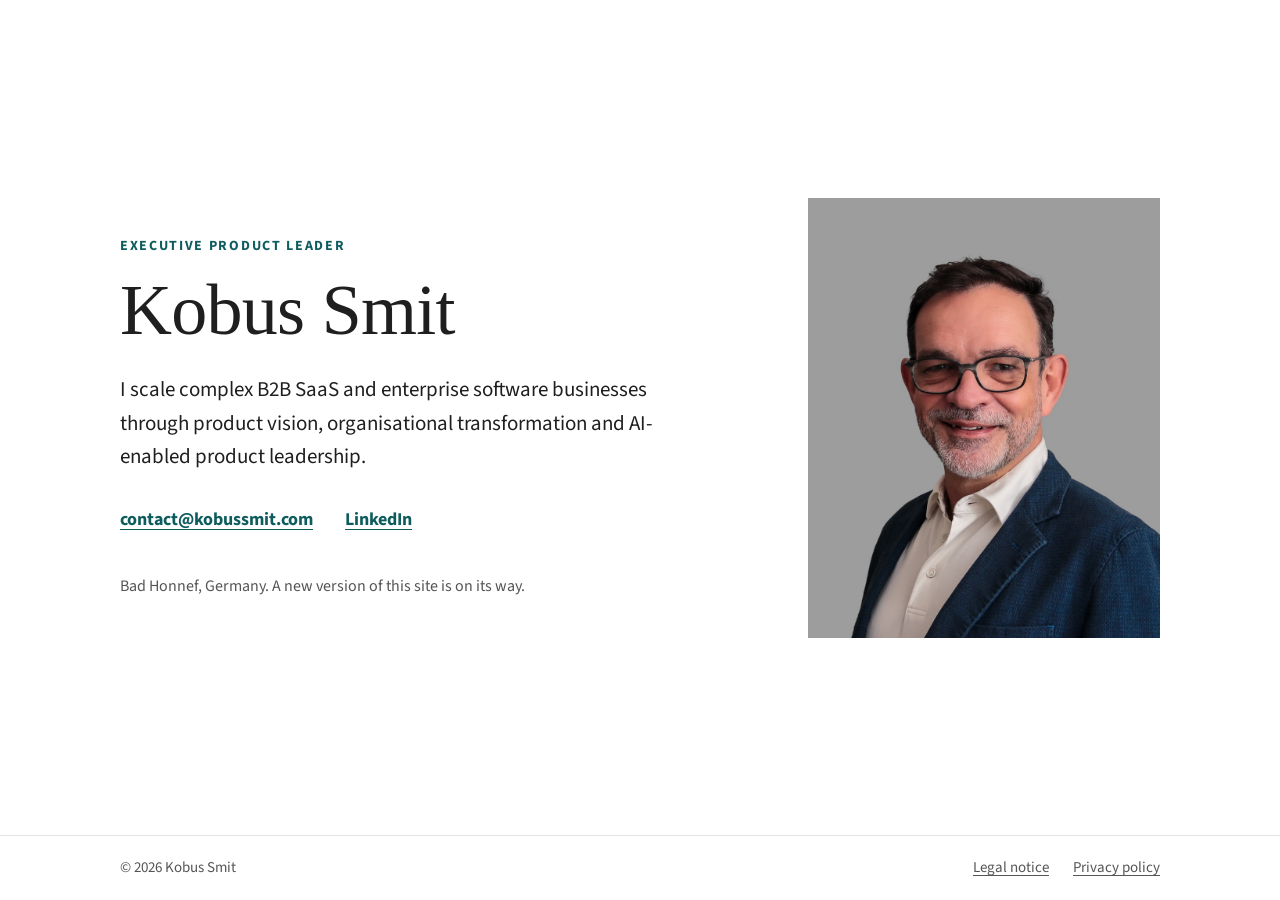
==== index.html @ 03a7ea85 "Add holding page, legal notice and privacy policy Co-Authored-By: Claude Opus 5.5 <noreply@anthropic" ====
<!doctype html>
<html lang="en-GB">
<head>
<meta charset="utf-8">
<meta name="viewport" content="width=device-width, initial-scale=1">
<title>Kobus Smit — Executive Product Leader</title>
<meta name="description" content="Kobus Smit is an executive product leader scaling complex B2B SaaS and enterprise software businesses through product vision, organisational transformation and AI-enabled product leadership.">
<link rel="canonical" href="https://kobussmit.com/">
<meta property="og:title" content="Kobus Smit — Executive Product Leader">
<meta property="og:description" content="Scaling complex B2B SaaS and enterprise software businesses through product vision, organisational transformation and AI-enabled product leadership.">
<meta property="og:type" content="profile">
<meta property="og:url" content="https://kobussmit.com/">
<meta property="og:image" content="https://kobussmit.com/img/kobus-smit.jpg">
<link rel="preload" href="/fonts/SourceSerif4-Regular.ttf" as="font" type="font/ttf" crossorigin>
<link rel="stylesheet" href="/styles.css">
</head>
<body>
<main>
  <div class="wrap hero">
    <img src="/img/kobus-smit.jpg" alt="Portrait of Kobus Smit" width="900" height="1200">
    <div>
      <p class="label">Executive Product Leader</p>
      <h1>Kobus Smit</h1>
      <p class="lead">I scale complex B2B SaaS and enterprise software businesses through product vision, organisational transformation and AI-enabled product leadership.</p>
      <ul class="contact">
        <li><a href="mailto:contact@kobussmit.com">contact@kobussmit.com</a></li>
        <li><a href="https://www.linkedin.com/in/kobussmitpublic/" rel="me noopener">LinkedIn</a></li>
      </ul>
      <p class="note">Bad Honnef, Germany. A new version of this site is on its way.</p>
    </div>
  </div>
</main>
<footer><div class="wrap"><span>&copy; 2026 Kobus Smit</span><nav aria-label="Legal"><a href="/legal-notice/">Legal notice</a><a href="/privacy-policy/">Privacy policy</a></nav></div></footer>
</body>
</html>
---- styles.css ----
@font-face { font-family: "Source Sans 3"; src: url("/fonts/SourceSans3-Regular.ttf") format("truetype"); font-weight: 400; font-display: swap; }
@font-face { font-family: "Source Sans 3"; src: url("/fonts/SourceSans3-Bold.ttf") format("truetype"); font-weight: 700; font-display: swap; }
@font-face { font-family: "Source Serif 4"; src: url("/fonts/SourceSerif4-Regular.ttf") format("truetype"); font-weight: 400; font-display: swap; }

:root {
  --accent: #0F5C5E;
  --text: #1F1F1F;
  --muted: #555555;
  --rule: #E3E3E3;
  --sans: "Source Sans 3", Inter, "Segoe UI", Helvetica, Arial, sans-serif;
  --serif: "Source Serif 4", Georgia, "Times New Roman", serif;
}

* { box-sizing: border-box; }
html { -webkit-text-size-adjust: 100%; }
body { margin: 0; background: #fff; color: var(--text); font-family: var(--sans); font-size: 1.125rem; line-height: 1.6; min-height: 100vh; display: flex; flex-direction: column; }
a { color: var(--accent); text-underline-offset: 0.2em; }
a:hover { text-decoration-thickness: 2px; }

.wrap { width: 100%; max-width: 68rem; margin: 0 auto; padding: 0 1.5rem; }
main { flex: 1; display: flex; align-items: center; padding: 3rem 0; }

.hero { display: grid; gap: 2.5rem; align-items: center; }
.hero img { width: 100%; max-width: 22rem; height: auto; aspect-ratio: 4 / 5; object-fit: cover; object-position: center top; display: block; }
.label { margin: 0 0 1rem; font-size: 0.875rem; font-weight: 700; letter-spacing: 0.12em; text-transform: uppercase; color: var(--accent); }
h1 { margin: 0 0 1.5rem; font-family: var(--serif); font-weight: 400; font-size: clamp(2.75rem, 7vw, 4.5rem); line-height: 1.05; letter-spacing: -0.01em; }
.lead { margin: 0 0 2rem; max-width: 34rem; font-size: clamp(1.125rem, 2vw, 1.3125rem); }
.contact { margin: 0; padding: 0; list-style: none; display: flex; flex-wrap: wrap; gap: 0.5rem 2rem; font-weight: 700; }
.note { margin: 2.5rem 0 0; color: var(--muted); font-size: 1rem; }

@media (min-width: 48rem) {
  .hero { grid-template-columns: 1fr 22rem; gap: 4rem; }
  .hero img { order: 2; }
}

footer { border-top: 1px solid var(--rule); padding: 1.25rem 0; font-size: 0.9375rem; color: var(--muted); }
footer .wrap { display: flex; flex-wrap: wrap; gap: 0.5rem 1.5rem; justify-content: space-between; }
footer a { color: var(--muted); }
footer nav { display: flex; gap: 1.5rem; }

.doc { align-items: flex-start; }
.doc article { max-width: 42rem; }
.doc h1 { font-size: clamp(2rem, 5vw, 2.75rem); }
.doc h2 { margin: 2.25rem 0 0.5rem; font-size: 1.125rem; font-weight: 700; color: var(--accent); }
.doc p, .doc ul { margin: 0 0 1rem; }
.doc .back { font-weight: 700; font-size: 1rem; }
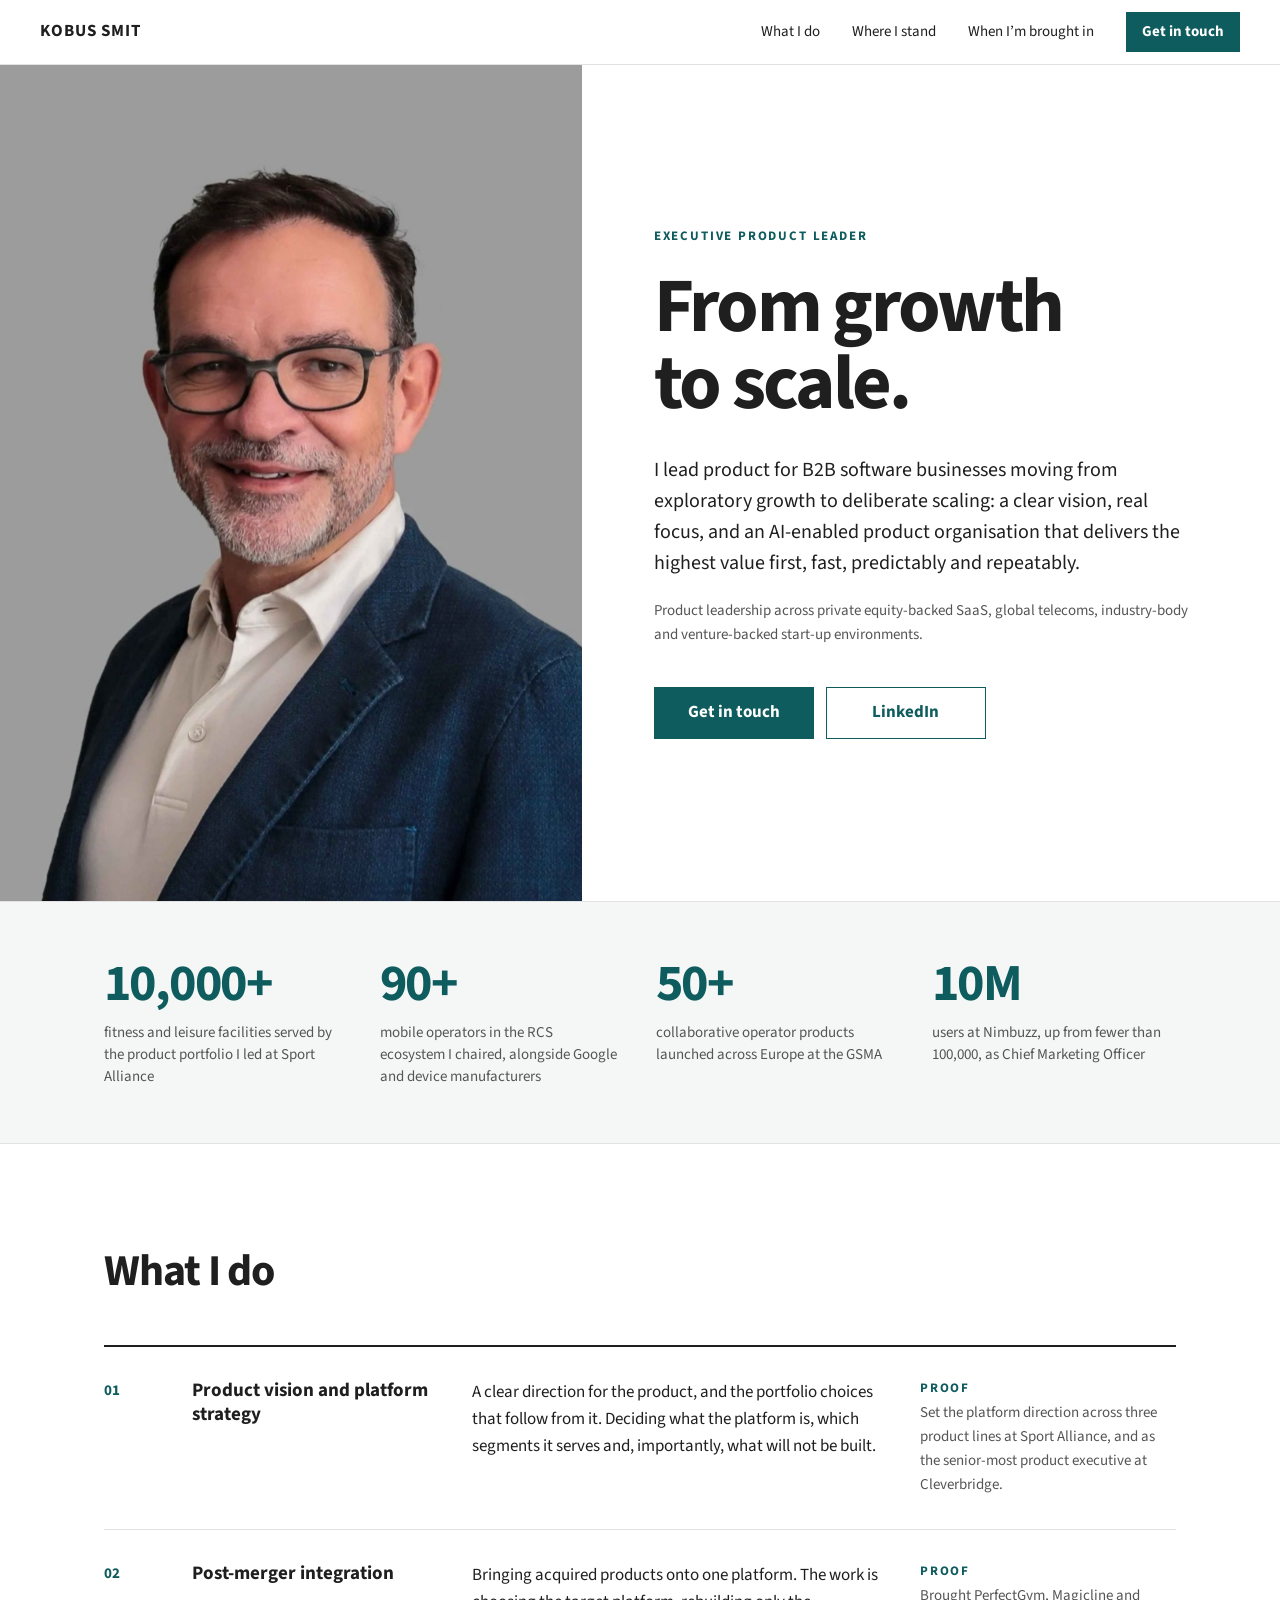
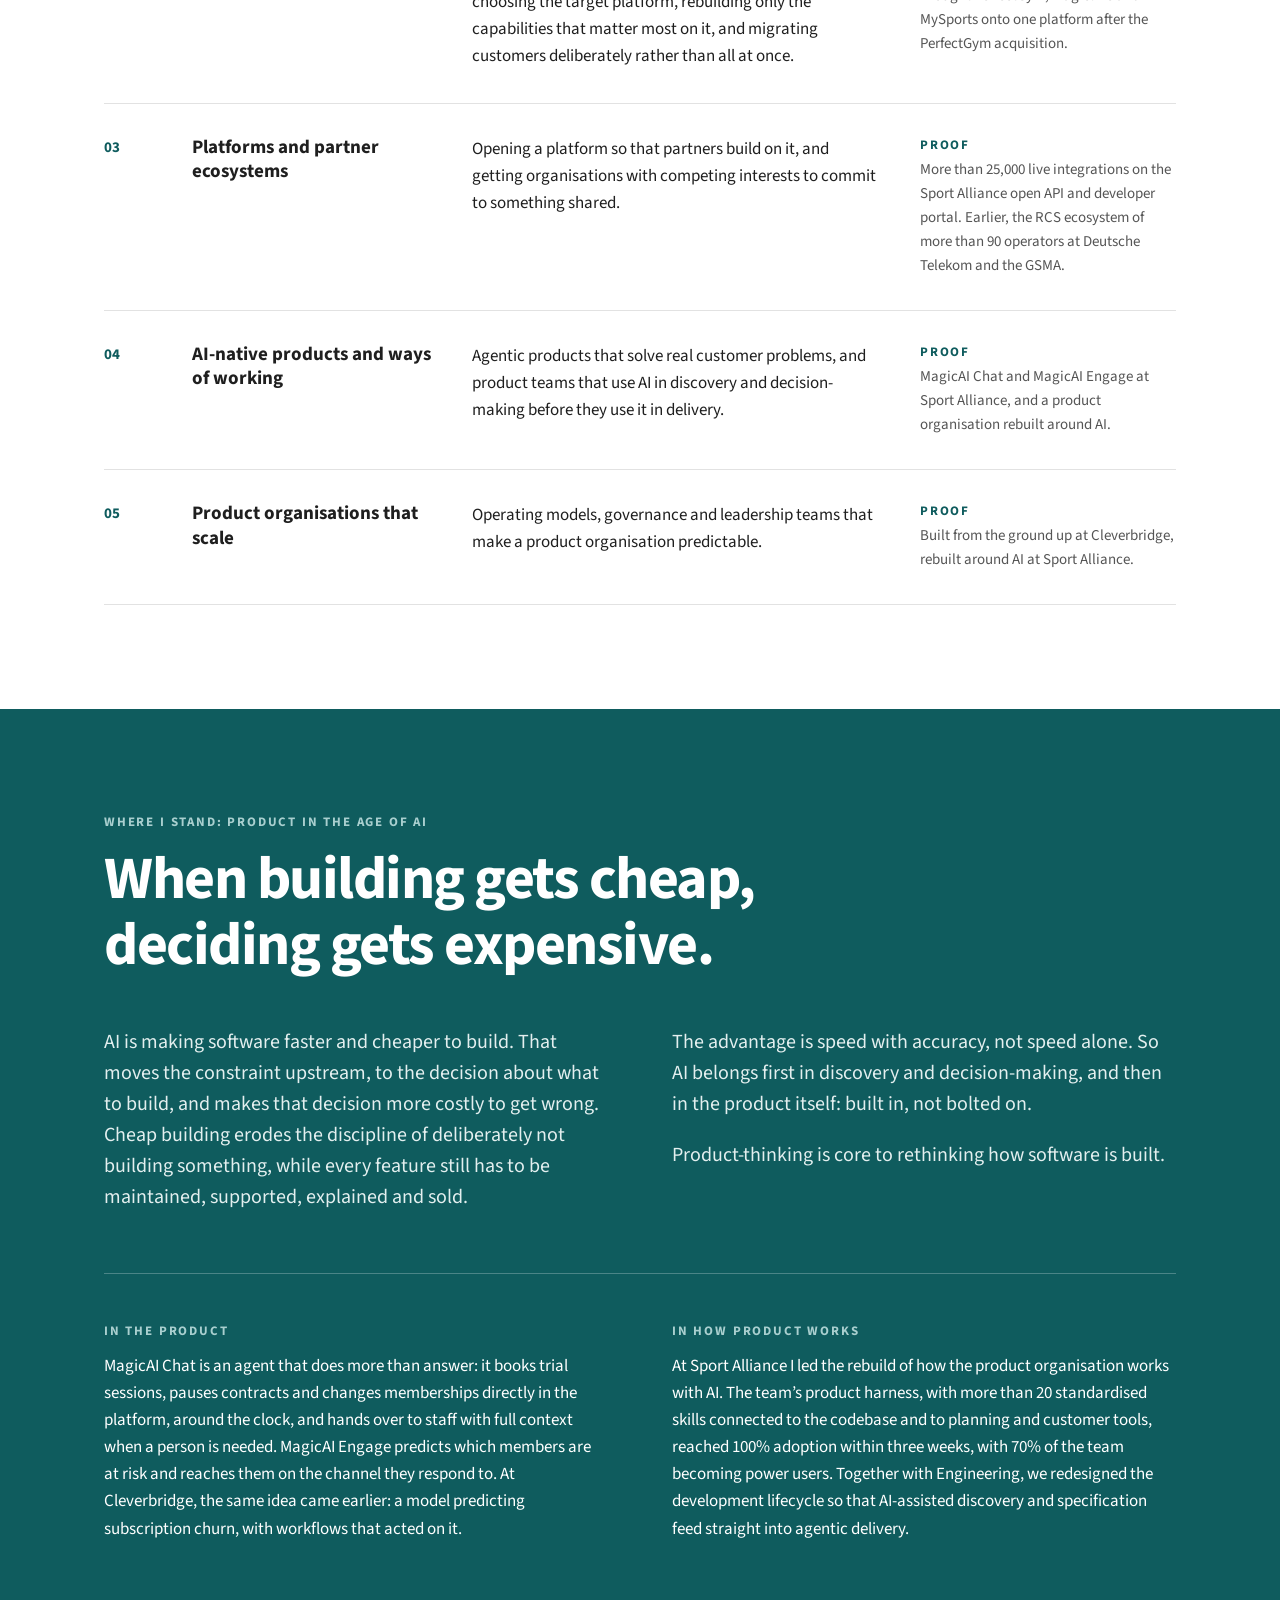
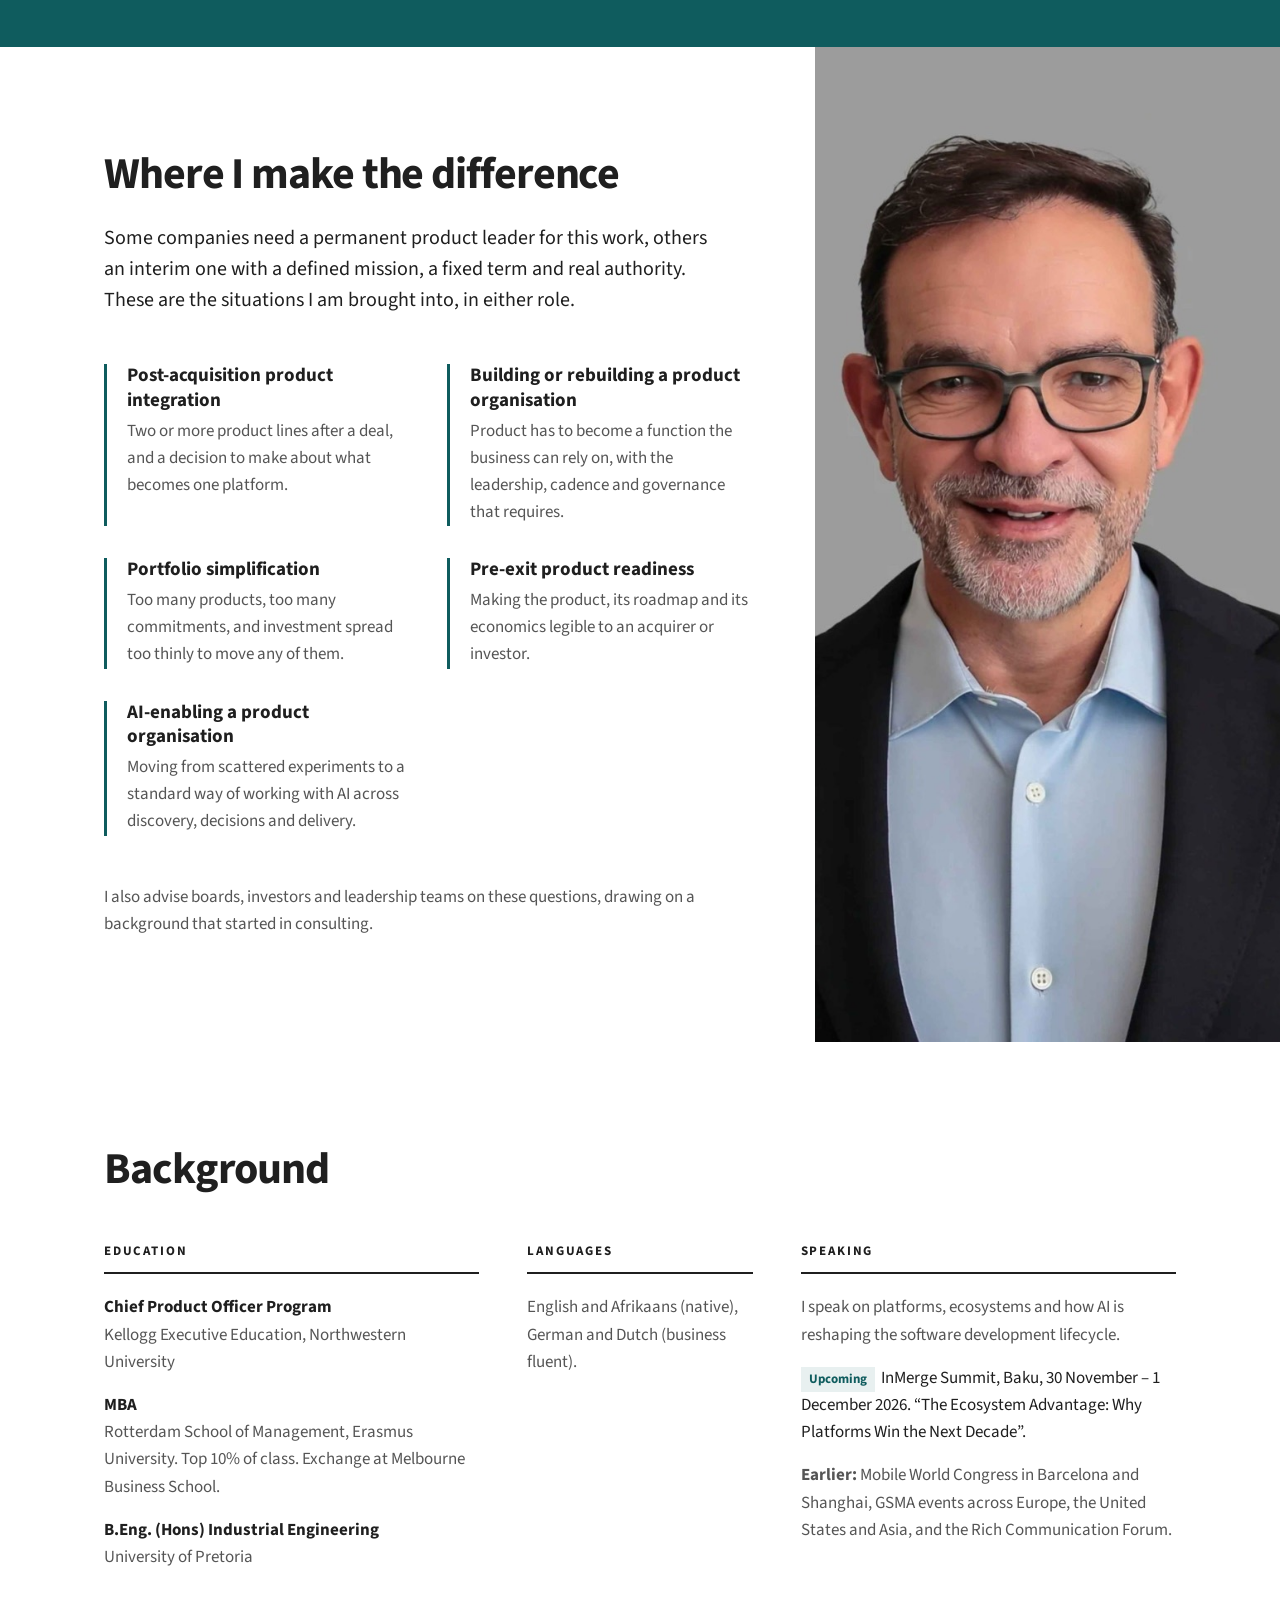
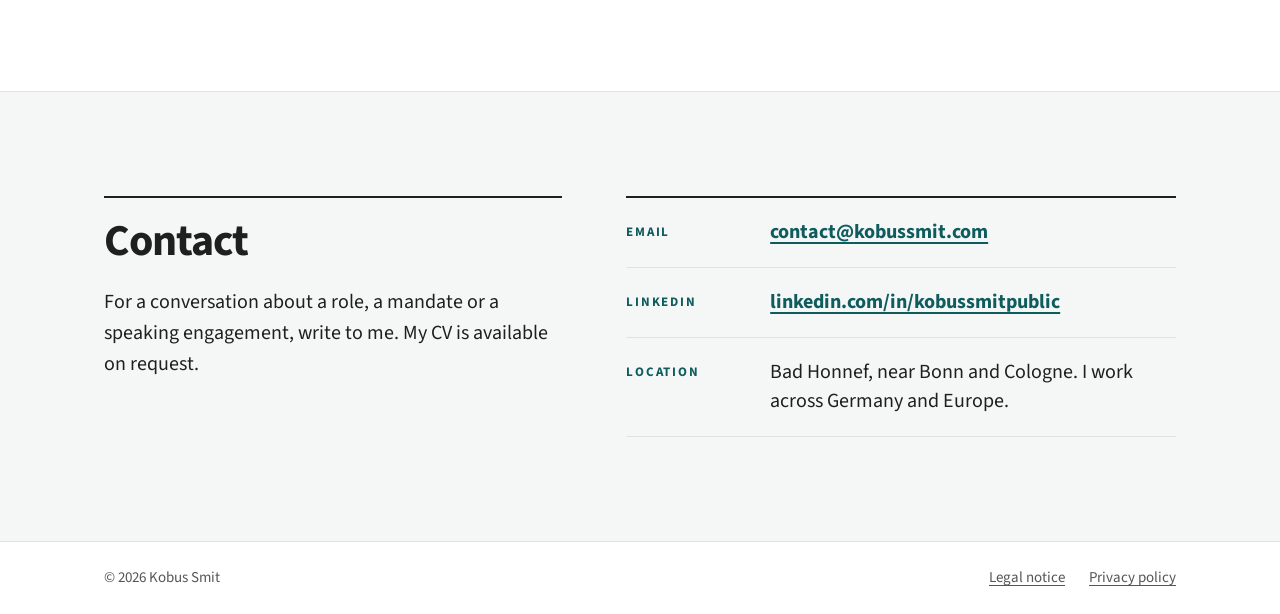
==== commit d65e0eab: "Replace holding page with the new site One-page site from the approved copy deck and design (mockup " ====
--- a/index.html
+++ b/index.html
@@ -4,32 +4,178 @@
 <meta charset="utf-8">
 <meta name="viewport" content="width=device-width, initial-scale=1">
 <title>Kobus Smit — Executive Product Leader</title>
-<meta name="description" content="Kobus Smit is an executive product leader scaling complex B2B SaaS and enterprise software businesses through product vision, organisational transformation and AI-enabled product leadership.">
+<meta name="description" content="Kobus Smit is an executive product leader in B2B SaaS and enterprise software: product vision, platform strategy, post-merger integration and AI-native products.">
 <link rel="canonical" href="https://kobussmit.com/">
-<meta property="og:title" content="Kobus Smit — Executive Product Leader">
-<meta property="og:description" content="Scaling complex B2B SaaS and enterprise software businesses through product vision, organisational transformation and AI-enabled product leadership.">
+<meta name="theme-color" content="#0F5C5E">
 <meta property="og:type" content="profile">
 <meta property="og:url" content="https://kobussmit.com/">
-<meta property="og:image" content="https://kobussmit.com/img/kobus-smit.jpg">
-<link rel="preload" href="/fonts/SourceSerif4-Regular.ttf" as="font" type="font/ttf" crossorigin>
+<meta property="og:title" content="Kobus Smit — Executive Product Leader">
+<meta property="og:description" content="From growth to scale. Product leadership for B2B software businesses moving from exploratory growth to deliberate scaling.">
+<meta property="og:image" content="https://kobussmit.com/img/og.jpg">
+<meta property="og:image:width" content="1200">
+<meta property="og:image:height" content="630">
+<meta property="og:image:alt" content="Portrait of Kobus Smit">
+<meta name="twitter:card" content="summary_large_image">
+<link rel="preload" href="/fonts/SourceSans3-Bold.ttf" as="font" type="font/ttf" crossorigin>
 <link rel="stylesheet" href="/styles.css">
+<script type="application/ld+json">
+{
+  "@context": "https://schema.org",
+  "@type": "Person",
+  "name": "Kobus Smit",
+  "jobTitle": "Executive Product Leader",
+  "url": "https://kobussmit.com/",
+  "image": "https://kobussmit.com/img/kobus-smit-hero-800.jpg",
+  "sameAs": ["https://www.linkedin.com/in/kobussmitpublic/"],
+  "address": { "@type": "PostalAddress", "addressLocality": "Bad Honnef", "addressCountry": "DE" },
+  "knowsLanguage": ["en", "af", "de", "nl"],
+  "alumniOf": [
+    { "@type": "CollegeOrUniversity", "name": "Rotterdam School of Management, Erasmus University" },
+    { "@type": "CollegeOrUniversity", "name": "University of Pretoria" }
+  ]
+}
+</script>
 </head>
 <body>
-<main>
-  <div class="wrap hero">
-    <img src="/img/kobus-smit.jpg" alt="Portrait of Kobus Smit" width="900" height="1200">
+<a class="skip" href="#main">Skip to content</a>
+
+<header class="top"><div class="wrap">
+  <a class="name" href="/">Kobus Smit</a>
+  <nav class="nav" aria-label="Main">
+    <a href="#what">What I do</a>
+    <a href="#stand">Where I stand</a>
+    <a href="#brought-in">When I’m brought in</a>
+    <a class="btn" href="#contact">Get in touch</a>
+  </nav>
+  <details class="menu">
+    <summary>Menu</summary>
+    <ul>
+      <li><a href="#what">What I do</a></li>
+      <li><a href="#stand">Where I stand</a></li>
+      <li><a href="#brought-in">When I’m brought in</a></li>
+      <li><a href="#contact">Get in touch</a></li>
+    </ul>
+  </details>
+</div></header>
+
+<main id="main">
+
+<section class="hero">
+  <div class="photo">
+    <img src="/img/kobus-smit-hero-800.jpg" srcset="/img/kobus-smit-hero-800.jpg 800w, /img/kobus-smit-hero-1400.jpg 1050w" sizes="(min-width: 52rem) 45vw, 100vw" alt="Portrait of Kobus Smit" width="1050" height="1400" fetchpriority="high">
+  </div>
+  <div class="text">
+    <p class="label">Executive Product Leader</p>
+    <h1>From growth <span class="nowrap">to scale.</span></h1>
+    <p class="lead">I lead product for B2B software businesses moving from exploratory growth to deliberate scaling: a clear vision, real focus, and an AI-enabled product organisation that delivers the highest value first, fast, predictably and repeatably.</p>
+    <p class="cred">Product leadership across private equity-backed SaaS, global telecoms, industry-body and venture-backed start-up environments.</p>
+    <p class="buttons"><a class="btn-solid" href="#contact">Get in touch</a><a class="btn-line" href="https://www.linkedin.com/in/kobussmitpublic/" rel="me noopener">LinkedIn</a></p>
+  </div>
+</section>
+
+<section class="scale" aria-label="Scale"><div class="wrap"><ul class="figures">
+  <li><strong>10,000+</strong><span>fitness and leisure facilities served by the product portfolio I led at Sport Alliance</span></li>
+  <li><strong>90+</strong><span>mobile operators in the RCS ecosystem I chaired, alongside Google and device manufacturers</span></li>
+  <li><strong>50+</strong><span>collaborative operator products launched across Europe at the GSMA</span></li>
+  <li><strong>10M</strong><span>users at Nimbuzz, up from fewer than 100,000, as Chief Marketing Officer</span></li>
+</ul></div></section>
+
+<section class="sec plain" id="what"><div class="wrap">
+  <h2>What I do</h2>
+  <ul class="caprows">
+    <li><span class="n">01</span><h3>Product vision and platform strategy</h3>
+      <p>A clear direction for the product, and the portfolio choices that follow from it. Deciding what the platform is, which segments it serves and, importantly, what will not be built.</p>
+      <p class="proof"><span class="label">Proof</span>Set the platform direction across three product lines at Sport Alliance, and as the senior-most product executive at Cleverbridge.</p></li>
+    <li><span class="n">02</span><h3>Post-merger integration</h3>
+      <p>Bringing acquired products onto one platform. The work is choosing the target platform, rebuilding only the capabilities that matter most on it, and migrating customers deliberately rather than all at once.</p>
+      <p class="proof"><span class="label">Proof</span>Brought PerfectGym, Magicline and MySports onto one platform after the PerfectGym acquisition.</p></li>
+    <li><span class="n">03</span><h3>Platforms and partner ecosystems</h3>
+      <p>Opening a platform so that partners build on it, and getting organisations with competing interests to commit to something shared.</p>
+      <p class="proof"><span class="label">Proof</span>More than 25,000 live integrations on the Sport Alliance open API and developer portal. Earlier, the RCS ecosystem of more than 90 operators at Deutsche Telekom and the GSMA.</p></li>
+    <li><span class="n">04</span><h3>AI-native products and ways of working</h3>
+      <p>Agentic products that solve real customer problems, and product teams that use AI in discovery and decision-making before they use it in delivery.</p>
+      <p class="proof"><span class="label">Proof</span>MagicAI Chat and MagicAI Engage at Sport Alliance, and a product organisation rebuilt around AI.</p></li>
+    <li><span class="n">05</span><h3>Product organisations that scale</h3>
+      <p>Operating models, governance and leadership teams that make a product organisation predictable.</p>
+      <p class="proof"><span class="label">Proof</span>Built from the ground up at Cleverbridge, rebuilt around AI at Sport Alliance.</p></li>
+  </ul>
+</div></section>
+
+<section class="sec dark" id="stand"><div class="wrap">
+  <p class="label">Where I stand: product in the age of AI</p>
+  <h2>When building gets cheap, deciding gets expensive.</h2>
+  <div class="cols lead">
     <div>
-      <p class="label">Executive Product Leader</p>
-      <h1>Kobus Smit</h1>
-      <p class="lead">I scale complex B2B SaaS and enterprise software businesses through product vision, organisational transformation and AI-enabled product leadership.</p>
-      <ul class="contact">
-        <li><a href="mailto:contact@kobussmit.com">contact@kobussmit.com</a></li>
-        <li><a href="https://www.linkedin.com/in/kobussmitpublic/" rel="me noopener">LinkedIn</a></li>
-      </ul>
-      <p class="note">Bad Honnef, Germany. A new version of this site is on its way.</p>
+      <p>AI is making software faster and cheaper to build. That moves the constraint upstream, to the decision about what to build, and makes that decision more costly to get wrong. Cheap building erodes the discipline of deliberately not building something, while every feature still has to be maintained, supported, explained and sold.</p>
+    </div>
+    <div>
+      <p>The advantage is speed with accuracy, not speed alone. So AI belongs first in discovery and decision-making, and then in the product itself: built in, not bolted on.</p>
+      <p>Product-thinking is core to rethinking how software is built.</p>
     </div>
   </div>
+  <div class="ev">
+    <div><h3 class="label">In the product</h3>
+      <p>MagicAI Chat is an agent that does more than answer: it books trial sessions, pauses contracts and changes memberships directly in the platform, around the clock, and hands over to staff with full context when a person is needed. MagicAI Engage predicts which members are at risk and reaches them on the channel they respond to. At Cleverbridge, the same idea came earlier: a model predicting subscription churn, with workflows that acted on it.</p></div>
+    <div><h3 class="label">In how product works</h3>
+      <p>At Sport Alliance I led the rebuild of how the product organisation works with AI. The team’s product harness, with more than 20 standardised skills connected to the codebase and to planning and customer tools, reached 100% adoption within three weeks, with 70% of the team becoming power users. Together with Engineering, we redesigned the development lifecycle so that AI-assisted discovery and specification feed straight into agentic delivery.</p></div>
+  </div>
+</div></section>
+
+<section class="where" id="brought-in">
+  <div class="text">
+    <h2>Where I make the difference</h2>
+    <p class="lead">Some companies need a permanent product leader for this work, others an interim one with a defined mission, a fixed term and real authority. These are the situations I am brought into, in either role.</p>
+    <ul class="sits">
+      <li><h3>Post-acquisition product integration</h3><p>Two or more product lines after a deal, and a decision to make about what becomes one platform.</p></li>
+      <li><h3>Building or rebuilding a product organisation</h3><p>Product has to become a function the business can rely on, with the leadership, cadence and governance that requires.</p></li>
+      <li><h3>Portfolio simplification</h3><p>Too many products, too many commitments, and investment spread too thinly to move any of them.</p></li>
+      <li><h3>Pre-exit product readiness</h3><p>Making the product, its roadmap and its economics legible to an acquirer or investor.</p></li>
+      <li><h3>AI-enabling a product organisation</h3><p>Moving from scattered experiments to a standard way of working with AI across discovery, decisions and delivery.</p></li>
+    </ul>
+    <p class="close">I also advise boards, investors and leadership teams on these questions, drawing on a background that started in consulting.</p>
+  </div>
+  <div class="photo"><img src="/img/kobus-smit-formal.jpg" alt="Kobus Smit" width="900" height="1200" loading="lazy"></div>
+</section>
+
+<section class="sec plain" aria-labelledby="bg-h"><div class="wrap">
+  <h2 id="bg-h">Background</h2>
+  <div class="bg">
+    <div><h3 class="label">Education</h3><ul>
+      <li><b>Chief Product Officer Program</b><span>Kellogg Executive Education, Northwestern University</span></li>
+      <li><b>MBA</b><span>Rotterdam School of Management, Erasmus University. Top 10% of class. Exchange at Melbourne Business School.</span></li>
+      <li><b>B.Eng. (Hons) Industrial Engineering</b><span>University of Pretoria</span></li>
+    </ul></div>
+    <div><h3 class="label">Languages</h3><p>English and Afrikaans (native), German and Dutch (business fluent).</p></div>
+    <div><h3 class="label">Speaking</h3>
+      <p>I speak on platforms, ecosystems and how AI is reshaping the software development lifecycle.</p>
+      <p class="next"><span class="tag">Upcoming</span>InMerge Summit, Baku, 30 November – 1 December 2026. “The Ecosystem Advantage: Why Platforms Win the Next Decade”.</p>
+      <p><b>Earlier:</b> Mobile World Congress in Barcelona and Shanghai, GSMA events across Europe, the United States and Asia, and the Rich Communication Forum.</p>
+    </div>
+  </div>
+</div></section>
+
+<section class="sec contact" id="contact"><div class="wrap">
+  <div class="intro-col">
+    <h2>Contact</h2>
+    <p class="lead">For a conversation about a role, a mandate or a speaking engagement, write to me. My CV is available on request.</p>
+  </div>
+  <dl class="row-list">
+    <div><dt class="label">Email</dt><dd><a href="mailto:contact@kobussmit.com">contact@kobussmit.com</a></dd></div>
+    <div><dt class="label">LinkedIn</dt><dd><a href="https://www.linkedin.com/in/kobussmitpublic/" rel="me noopener">linkedin.com/in/kobussmitpublic</a></dd></div>
+    <div><dt class="label">Location</dt><dd>Bad Honnef, near Bonn and Cologne. I work across Germany and Europe.</dd></div>
+  </dl>
+</div></section>
+
 </main>
-<footer><div class="wrap"><span>&copy; 2026 Kobus Smit</span><nav aria-label="Legal"><a href="/legal-notice/">Legal notice</a><a href="/privacy-policy/">Privacy policy</a></nav></div></footer>
+
+<footer><div class="wrap foot">
+  <span>© 2026 Kobus Smit</span>
+  <nav aria-label="Legal"><a href="/legal-notice/">Legal notice</a><a href="/privacy-policy/">Privacy policy</a></nav>
+</div></footer>
+
+<script>
+  // Close the phone menu after a link is chosen.
+  document.querySelectorAll('.menu a').forEach(a => a.addEventListener('click', () => a.closest('details').removeAttribute('open')));
+</script>
 </body>
 </html>
--- a/styles.css
+++ b/styles.css
@@ -1,46 +1,185 @@
+/* kobussmit.com — Executive Tech, web edition.
+   Design: mockup B1, approved 19 October 2026; polish pass the same day.
+
+   System
+   - Spacing: multiples of 0.25rem. Sections use --section top and bottom, nothing else.
+   - Type: --t-small, --t-body, --t-lead, --t-h3, h2, h1. Small capitals labels: .label, one style everywhere.
+   - Grid: every section's content starts on the .wrap edge (72rem max, --gutter either side).
+   - Components: one button pair (.btn-solid / .btn-line), one labelled row list (.row-list).
+*/
+
 @font-face { font-family: "Source Sans 3"; src: url("/fonts/SourceSans3-Regular.ttf") format("truetype"); font-weight: 400; font-display: swap; }
 @font-face { font-family: "Source Sans 3"; src: url("/fonts/SourceSans3-Bold.ttf") format("truetype"); font-weight: 700; font-display: swap; }
-@font-face { font-family: "Source Serif 4"; src: url("/fonts/SourceSerif4-Regular.ttf") format("truetype"); font-weight: 400; font-display: swap; }
 
 :root {
   --accent: #0F5C5E;
-  --text: #1F1F1F;
+  --accent-dark: #0B4648;
+  --accent-light: #A9CFCF;
+  --accent-soft: #E8F0F0;
+  --ink: #1F1F1F;
   --muted: #555555;
-  --rule: #E3E3E3;
+  --rule: #E2E2E2;
+  --tint: #F5F7F7;
+  --photo: #9C9C9C;
   --sans: "Source Sans 3", Inter, "Segoe UI", Helvetica, Arial, sans-serif;
-  --serif: "Source Serif 4", Georgia, "Times New Roman", serif;
+
+  --t-small: 0.9375rem;
+  --t-body: 1.0625rem;
+  --t-lead: 1.25rem;
+  --t-h3: 1.1875rem;
+
+  --header: 4rem;
+  --gutter: 1.25rem;
+  --section: 4.5rem;
+  --max: 72rem;
+}
+@media (min-width: 48rem) { :root { --gutter: 2.5rem; --section: 6.5rem; } }
+
+* { box-sizing: border-box; }
+html { -webkit-text-size-adjust: 100%; scroll-behavior: smooth; scroll-padding-top: var(--header); }
+@media (prefers-reduced-motion: reduce) { html { scroll-behavior: auto; } }
+body { margin: 0; background: #fff; color: var(--ink); font-family: var(--sans); font-size: var(--t-body); line-height: 1.6; }
+a { color: var(--accent); text-underline-offset: 0.2em; }
+a:focus-visible, summary:focus-visible { outline: 2px solid var(--accent); outline-offset: 3px; }
+img { display: block; max-width: 100%; height: auto; }
+h1, h2, h3, p, ul, ol, dl, dd { margin: 0; }
+ul, ol { padding: 0; list-style: none; }
+.nowrap { white-space: nowrap; }
+
+.wrap { width: 100%; max-width: var(--max); margin: 0 auto; padding: 0 var(--gutter); }
+.skip { position: absolute; left: -999px; top: 0; background: var(--accent); color: #fff; padding: 0.5rem 1rem; z-index: 100; }
+.skip:focus { left: 0.5rem; top: 0.5rem; }
+
+/* shared text styles */
+.label { display: block; font-size: 0.8125rem; font-weight: 700; letter-spacing: 0.14em; text-transform: uppercase; color: var(--accent); line-height: 1.4; }
+h2 { font-weight: 700; font-size: clamp(2rem, 3.6vw, 2.75rem); line-height: 1.1; letter-spacing: -0.025em; margin-bottom: 3rem; max-width: 44rem; }
+h3 { font-size: var(--t-h3); font-weight: 700; line-height: 1.3; }
+.lead { font-size: var(--t-lead); line-height: 1.55; }
+
+/* buttons */
+.buttons { display: flex; flex-wrap: wrap; gap: 0.75rem; }
+.buttons a { display: inline-flex; align-items: center; justify-content: center; min-width: 10rem; height: 3.25rem; padding: 0 1.5rem;
+  font-weight: 700; text-decoration: none; border: 1px solid var(--accent); }
+.btn-solid { background: var(--accent); color: #fff; }
+.btn-solid:hover { background: var(--accent-dark); border-color: var(--accent-dark); }
+.btn-line { background: #fff; color: var(--accent); }
+.btn-line:hover { background: var(--accent-soft); }
+
+/* sections: every section is padded by --section top and bottom; two plain white sections in a row share the gap */
+.sec { padding: var(--section) 0; }
+.plain + .plain { padding-top: 0; }
+
+/* header */
+.top { position: sticky; top: 0; z-index: 10; background: rgba(255, 255, 255, 0.97); border-bottom: 1px solid var(--rule); }
+.top .wrap { display: flex; justify-content: space-between; align-items: center; height: var(--header); max-width: none; }
+.name { font-weight: 700; font-size: var(--t-body); letter-spacing: 0.06em; text-transform: uppercase; color: var(--ink); text-decoration: none; }
+.nav { display: none; gap: 2rem; font-size: var(--t-small); align-items: center; }
+.nav a { color: var(--ink); text-decoration: none; }
+.nav a:hover { color: var(--accent); }
+.nav .btn { display: inline-flex; align-items: center; height: 2.5rem; padding: 0 1rem; background: var(--accent); color: #fff; font-weight: 700; }
+.nav .btn:hover { background: var(--accent-dark); color: #fff; }
+.menu summary { list-style: none; cursor: pointer; font-weight: 700; font-size: var(--t-small); padding: 0.5rem 0; }
+.menu summary::-webkit-details-marker { display: none; }
+.menu summary::after { content: " +"; color: var(--accent); }
+.menu[open] summary::after { content: " –"; }
+.menu ul { position: absolute; left: 0; right: 0; top: var(--header); background: #fff; border-bottom: 1px solid var(--rule); }
+.menu li + li { border-top: 1px solid var(--rule); }
+.menu ul a { display: block; padding: 1rem var(--gutter); color: var(--ink); text-decoration: none; font-weight: 700; }
+@media (min-width: 52rem) { .nav { display: flex; } .menu { display: none; } }
+
+/* hero */
+.hero { display: grid; }
+.hero .photo { background: var(--photo); height: 26rem; }
+.hero .photo img { width: 100%; height: 100%; object-fit: cover; object-position: 50% 18%; }
+.hero .text { padding: 3rem var(--gutter) var(--section); }
+.hero .label { margin-bottom: 1.5rem; }
+.hero h1 { font-weight: 700; font-size: clamp(2.75rem, 6vw, 5rem); line-height: 1; letter-spacing: -0.035em; margin-bottom: 2rem; }
+.hero .lead { max-width: 34rem; margin-bottom: 1.25rem; }
+.hero .cred { font-size: var(--t-small); color: var(--muted); max-width: 34rem; margin-bottom: 2.5rem; }
+@media (min-width: 52rem) {
+  .hero { grid-template-columns: 5fr 6fr; min-height: calc(100svh - var(--header)); }
+  .hero .photo { height: auto; }
+  .hero .text { display: flex; flex-direction: column; justify-content: center; padding: 4rem var(--gutter) 4rem 4.5rem; }
 }
 
-* { box-sizing: border-box; }
-html { -webkit-text-size-adjust: 100%; }
-body { margin: 0; background: #fff; color: var(--text); font-family: var(--sans); font-size: 1.125rem; line-height: 1.6; min-height: 100vh; display: flex; flex-direction: column; }
-a { color: var(--accent); text-underline-offset: 0.2em; }
-a:hover { text-decoration-thickness: 2px; }
+/* figures */
+.scale { background: var(--tint); border-top: 1px solid var(--rule); border-bottom: 1px solid var(--rule); }
+.figures { display: grid; grid-template-columns: 1fr 1fr; gap: 2.5rem 1.5rem; padding: 3.5rem 0; }
+.figures strong { display: block; font-weight: 700; font-size: clamp(2.25rem, 4.5vw, 3.25rem); letter-spacing: -0.03em; color: var(--accent); line-height: 1; margin-bottom: 0.75rem; }
+.figures span { display: block; color: var(--muted); font-size: var(--t-small); line-height: 1.45; max-width: 15rem; }
+@media (min-width: 52rem) { .figures { grid-template-columns: repeat(4, 1fr); gap: 2rem; } }
 
-.wrap { width: 100%; max-width: 68rem; margin: 0 auto; padding: 0 1.5rem; }
-main { flex: 1; display: flex; align-items: center; padding: 3rem 0; }
+/* what I do */
+.caprows { border-top: 2px solid var(--ink); }
+.caprows li { display: grid; gap: 0.5rem; padding: 2rem 0; border-bottom: 1px solid var(--rule); }
+.caprows .n { font-weight: 700; color: var(--accent); font-size: var(--t-small); line-height: 1.6; }
+.caprows .proof { color: var(--muted); font-size: var(--t-small); }
+.caprows .proof .label { margin-bottom: 0.25rem; }
+@media (min-width: 60rem) { .caprows li { grid-template-columns: 3rem 15rem 1fr 16rem; column-gap: 2.5rem; align-items: start; } }
 
-.hero { display: grid; gap: 2.5rem; align-items: center; }
-.hero img { width: 100%; max-width: 22rem; height: auto; aspect-ratio: 4 / 5; object-fit: cover; object-position: center top; display: block; }
-.label { margin: 0 0 1rem; font-size: 0.875rem; font-weight: 700; letter-spacing: 0.12em; text-transform: uppercase; color: var(--accent); }
-h1 { margin: 0 0 1.5rem; font-family: var(--serif); font-weight: 400; font-size: clamp(2.75rem, 7vw, 4.5rem); line-height: 1.05; letter-spacing: -0.01em; }
-.lead { margin: 0 0 2rem; max-width: 34rem; font-size: clamp(1.125rem, 2vw, 1.3125rem); }
-.contact { margin: 0; padding: 0; list-style: none; display: flex; flex-wrap: wrap; gap: 0.5rem 2rem; font-weight: 700; }
-.note { margin: 2.5rem 0 0; color: var(--muted); font-size: 1rem; }
+/* where I stand */
+.dark { background: var(--accent); color: #fff; }
+.dark .label { color: var(--accent-light); margin-bottom: 1rem; }
+.dark h2 { font-size: clamp(2.25rem, 4.8vw, 3.75rem); max-width: 48rem; }
+.dark .cols { display: grid; gap: 0 4rem; }
+.dark .cols p { margin-bottom: 1.25rem; color: #E3EFEF; }
+.dark .ev { display: grid; gap: 2.5rem 4rem; margin-top: 2.5rem; padding-top: 3rem; border-top: 1px solid rgba(255, 255, 255, 0.25); }
+.dark .ev .label { margin-bottom: 0.75rem; }
+@media (min-width: 52rem) { .dark .cols, .dark .ev { grid-template-columns: 1fr 1fr; } }
 
-@media (min-width: 48rem) {
-  .hero { grid-template-columns: 1fr 22rem; gap: 4rem; }
-  .hero img { order: 2; }
+/* where I make the difference: full-width split, photo on the right */
+.where { display: grid; }
+.where .text { padding: var(--section) var(--gutter); }
+.where .photo { background: var(--photo); height: 26rem; order: -1; }
+.where .photo img { width: 100%; height: 100%; object-fit: cover; object-position: 50% 20%; }
+.where h2 { margin-bottom: 1.5rem; }
+.where .lead { max-width: 38rem; margin-bottom: 3rem; }
+.sits { display: grid; gap: 2rem; }
+.sits li { border-left: 3px solid var(--accent); padding-left: 1.25rem; }
+.sits h3 { margin-bottom: 0.25rem; }
+.sits p { color: var(--muted); }
+.where .close { margin-top: 3rem; max-width: 38rem; color: var(--muted); }
+@media (min-width: 52rem) {
+  .where { grid-template-columns: 7fr 4fr; }
+  .where .text { padding-right: 4rem; padding-left: max(var(--gutter), calc((100vw - var(--max)) / 2 + var(--gutter))); }
+  .where .photo { order: 0; height: auto; }
+  .sits { grid-template-columns: 1fr 1fr; gap: 2rem 2.5rem; }
 }
 
-footer { border-top: 1px solid var(--rule); padding: 1.25rem 0; font-size: 0.9375rem; color: var(--muted); }
-footer .wrap { display: flex; flex-wrap: wrap; gap: 0.5rem 1.5rem; justify-content: space-between; }
-footer a { color: var(--muted); }
-footer nav { display: flex; gap: 1.5rem; }
+/* background */
+.bg { display: grid; gap: 2.5rem; }
+.bg .label { padding-bottom: 0.75rem; margin-bottom: 1.25rem; border-bottom: 2px solid var(--ink); color: var(--ink); }
+.bg li { margin-bottom: 1rem; }
+.bg li b { display: block; }
+.bg li span, .bg p { color: var(--muted); }
+.bg p + p { margin-top: 1rem; }
+.bg .next { color: var(--ink); }
+.bg .tag { display: inline-block; background: var(--accent-soft); color: var(--accent); font-weight: 700; font-size: 0.8125rem; padding: 0.125rem 0.5rem; margin-right: 0.375rem; }
+@media (min-width: 52rem) { .bg { grid-template-columns: 5fr 3fr 5fr; gap: 3rem; } }
 
-.doc { align-items: flex-start; }
+/* contact */
+.contact { background: var(--tint); border-top: 1px solid var(--rule); }
+.contact .wrap { display: grid; gap: 2.5rem; }
+.contact .intro-col { border-top: 2px solid var(--ink); padding-top: 1.25rem; }
+.contact h2 { margin-bottom: 1.25rem; }
+.contact .lead { max-width: 28rem; }
+.row-list { border-top: 2px solid var(--ink); }
+.row-list div { display: grid; gap: 0.25rem 2rem; padding: 1.25rem 0; border-bottom: 1px solid var(--rule); }
+.row-list dt { padding-top: 0.3rem; }
+.row-list dd { font-size: var(--t-lead); line-height: 1.45; }
+.row-list a { font-weight: 700; overflow-wrap: anywhere; }
+@media (min-width: 40rem) { .row-list div { grid-template-columns: 7rem 1fr; } }
+@media (min-width: 52rem) { .contact .wrap { grid-template-columns: 5fr 6fr; gap: 4rem; } }
+
+/* footer */
+footer { color: var(--muted); font-size: var(--t-small); border-top: 1px solid var(--rule); }
+.foot { display: flex; flex-wrap: wrap; justify-content: space-between; gap: 0.5rem 1.5rem; padding-top: 1.5rem; padding-bottom: 1.5rem; }
+.foot nav { display: flex; gap: 1.5rem; }
+.foot a { color: var(--muted); }
+
+/* legal and 404 pages */
+.doc { padding: 4rem 0 var(--section); }
 .doc article { max-width: 42rem; }
-.doc h1 { font-size: clamp(2rem, 5vw, 2.75rem); }
-.doc h2 { margin: 2.25rem 0 0.5rem; font-size: 1.125rem; font-weight: 700; color: var(--accent); }
-.doc p, .doc ul { margin: 0 0 1rem; }
-.doc .back { font-weight: 700; font-size: 1rem; }
+.doc h1 { font-weight: 700; font-size: clamp(2rem, 5vw, 2.75rem); letter-spacing: -0.025em; line-height: 1.1; margin-bottom: 2rem; }
+.doc h2 { margin: 2.5rem 0 0.5rem; font-size: var(--t-h3); letter-spacing: 0; color: var(--accent); }
+.doc p { margin: 0 0 1rem; }
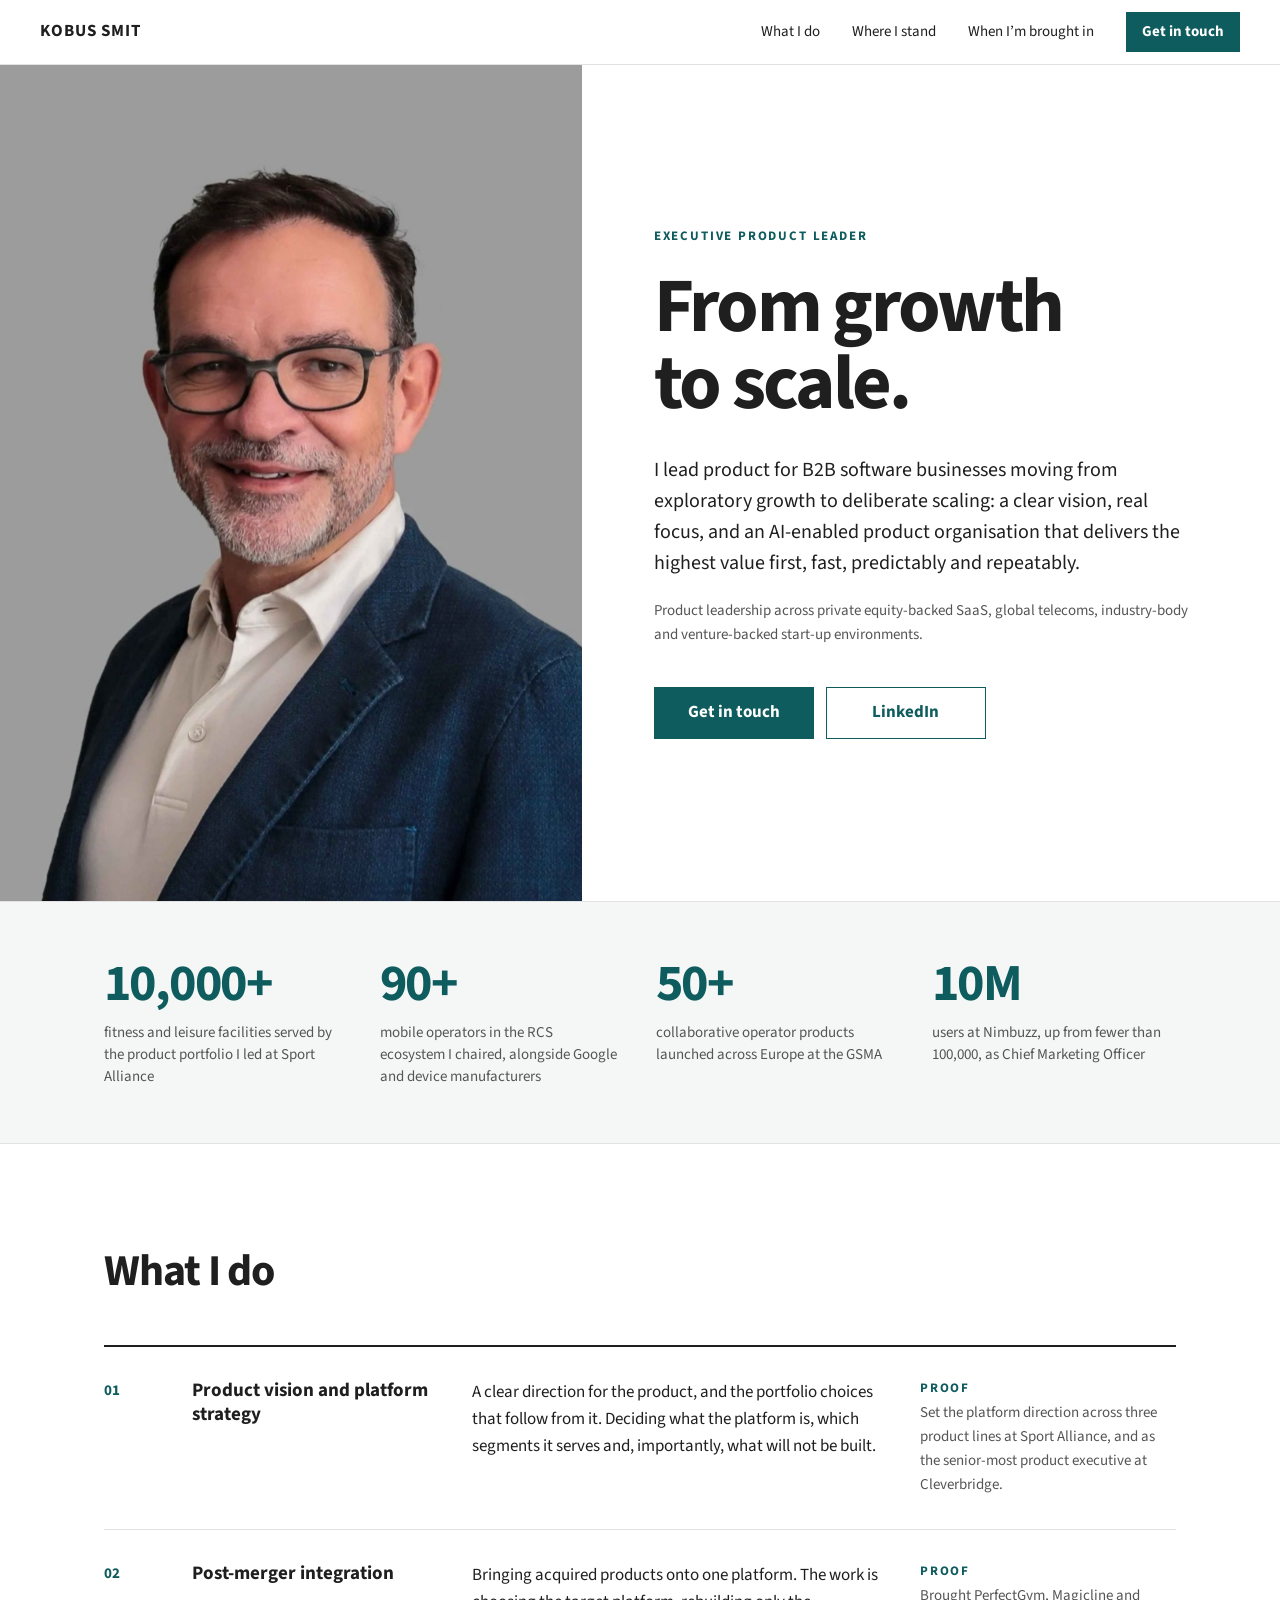
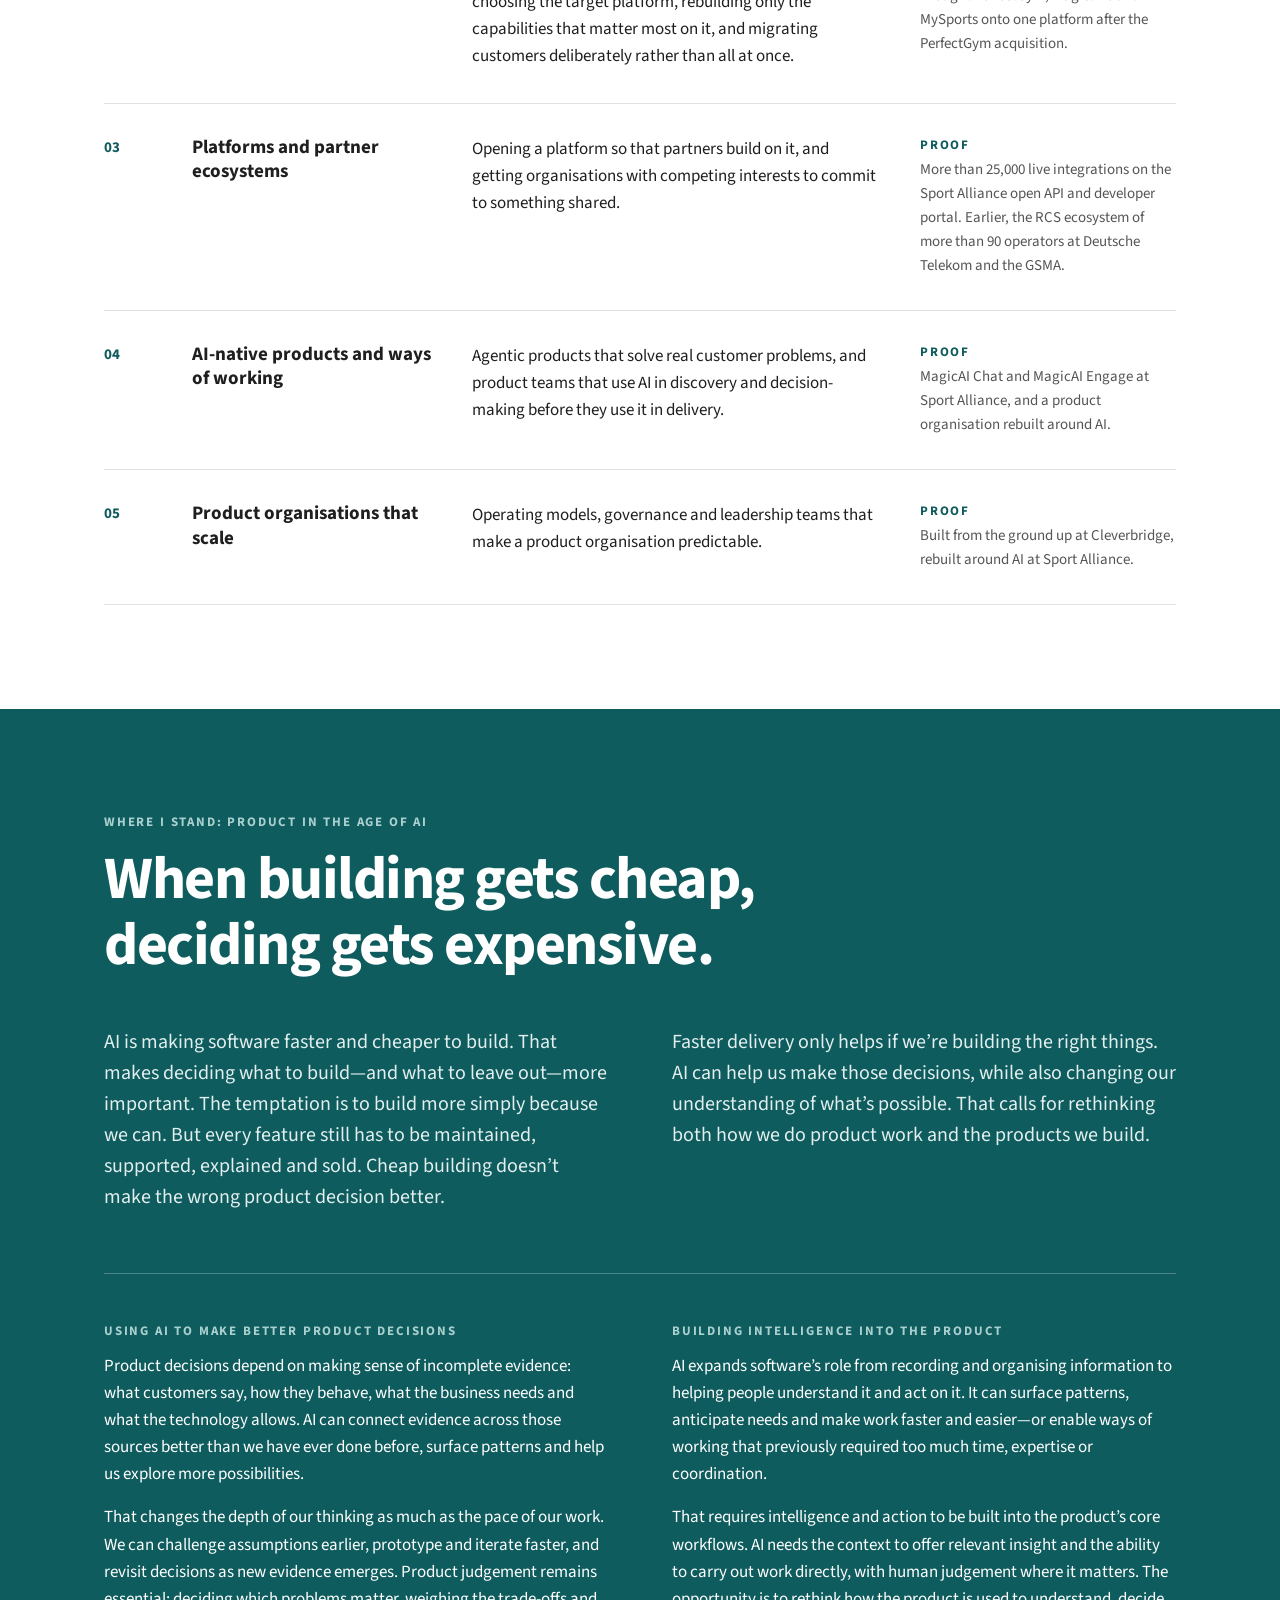
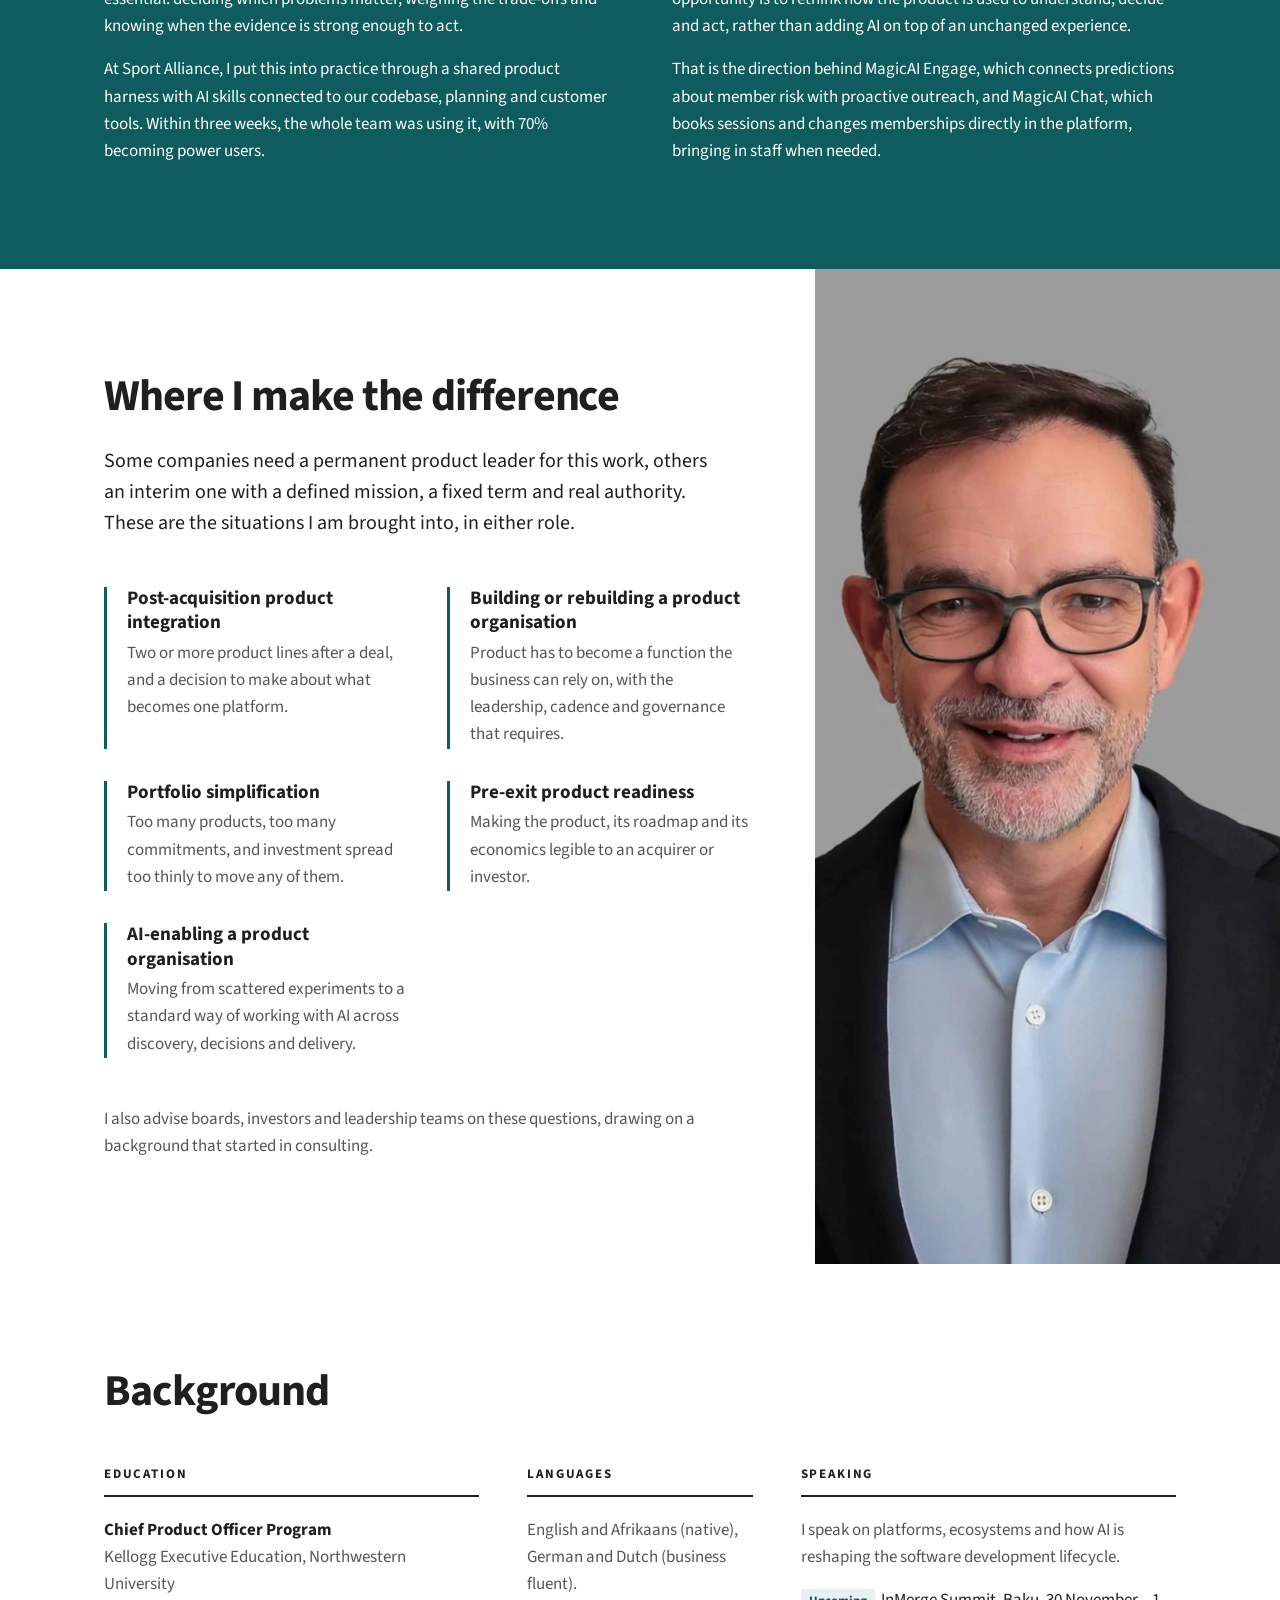
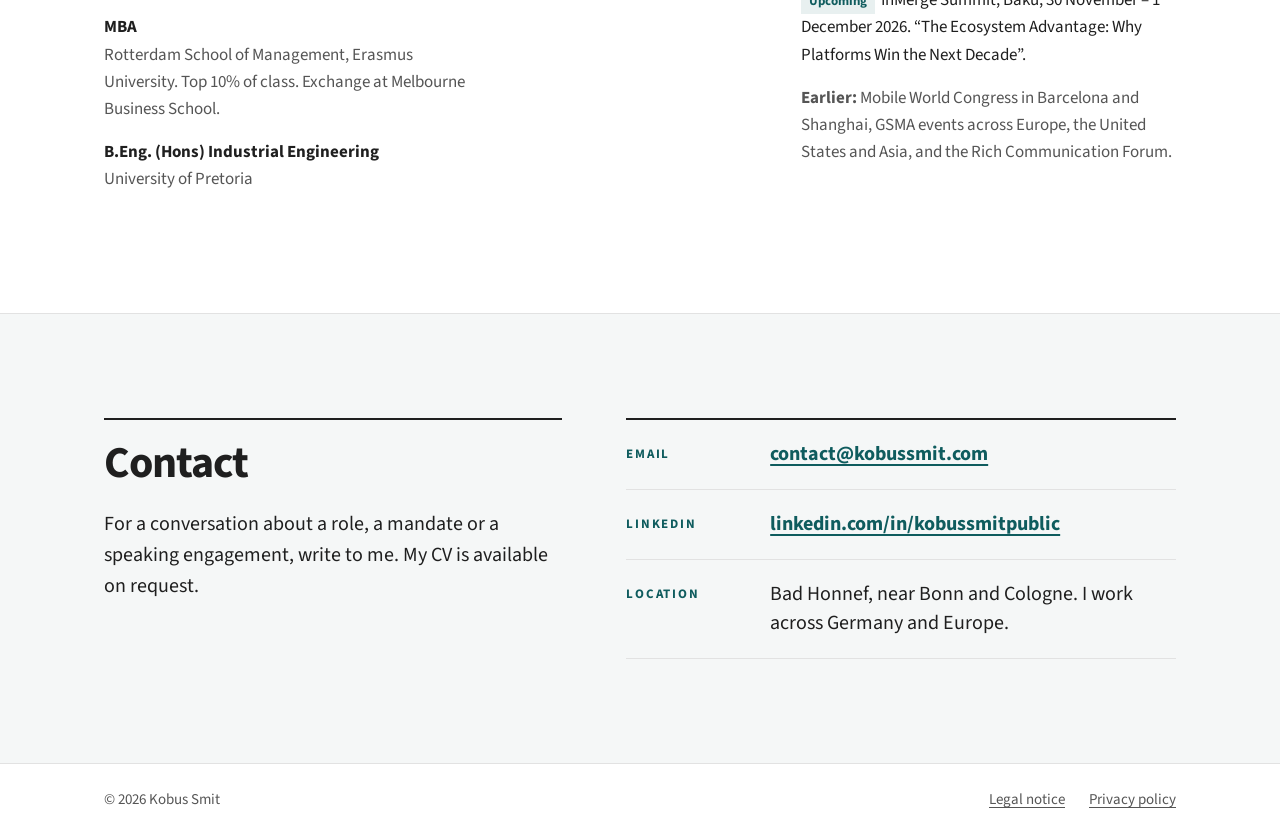
==== commit 29ce90bb: "Rewrite the Where I stand section New copy for product in the age of AI, with evidence split into pr" ====
--- a/index.html
+++ b/index.html
@@ -2,6 +2,12 @@
 <html lang="en-GB">
 <head>
 <meta charset="utf-8">
+<script>
+  // Move visitors from http:// to https:// (GitHub Pages cannot enforce it for this domain; see PLAN.md).
+  if (location.protocol === "http:" && /(^|\.)kobussmit\.com$/.test(location.hostname)) {
+    location.replace("https://kobussmit.com" + location.pathname + location.search + location.hash);
+  }
+</script>
 <meta name="viewport" content="width=device-width, initial-scale=1">
 <title>Kobus Smit — Executive Product Leader</title>
 <meta name="description" content="Kobus Smit is an executive product leader in B2B SaaS and enterprise software: product vision, platform strategy, post-merger integration and AI-native products.">
@@ -106,18 +112,21 @@
   <h2>When building gets cheap, deciding gets expensive.</h2>
   <div class="cols lead">
     <div>
-      <p>AI is making software faster and cheaper to build. That moves the constraint upstream, to the decision about what to build, and makes that decision more costly to get wrong. Cheap building erodes the discipline of deliberately not building something, while every feature still has to be maintained, supported, explained and sold.</p>
+      <p>AI is making software faster and cheaper to build. That makes deciding what to build—and what to leave out—more important. The temptation is to build more simply because we can. But every feature still has to be maintained, supported, explained and sold. Cheap building doesn’t make the wrong product decision better.</p>
     </div>
     <div>
-      <p>The advantage is speed with accuracy, not speed alone. So AI belongs first in discovery and decision-making, and then in the product itself: built in, not bolted on.</p>
-      <p>Product-thinking is core to rethinking how software is built.</p>
+      <p>Faster delivery only helps if we’re building the right things. AI can help us make those decisions, while also changing our understanding of what’s possible. That calls for rethinking both how we do product work and the products we build.</p>
     </div>
   </div>
   <div class="ev">
-    <div><h3 class="label">In the product</h3>
-      <p>MagicAI Chat is an agent that does more than answer: it books trial sessions, pauses contracts and changes memberships directly in the platform, around the clock, and hands over to staff with full context when a person is needed. MagicAI Engage predicts which members are at risk and reaches them on the channel they respond to. At Cleverbridge, the same idea came earlier: a model predicting subscription churn, with workflows that acted on it.</p></div>
-    <div><h3 class="label">In how product works</h3>
-      <p>At Sport Alliance I led the rebuild of how the product organisation works with AI. The team’s product harness, with more than 20 standardised skills connected to the codebase and to planning and customer tools, reached 100% adoption within three weeks, with 70% of the team becoming power users. Together with Engineering, we redesigned the development lifecycle so that AI-assisted discovery and specification feed straight into agentic delivery.</p></div>
+    <div><h3 class="label">Using AI to make better product decisions</h3>
+      <p>Product decisions depend on making sense of incomplete evidence: what customers say, how they behave, what the business needs and what the technology allows. AI can connect evidence across those sources better than we have ever done before, surface patterns and help us explore more possibilities.</p>
+      <p>That changes the depth of our thinking as much as the pace of our work. We can challenge assumptions earlier, prototype and iterate faster, and revisit decisions as new evidence emerges. Product judgement remains essential: deciding which problems matter, weighing the trade-offs and knowing when the evidence is strong enough to act.</p>
+      <p>At Sport Alliance, I put this into practice through a shared product harness with AI skills connected to our codebase, planning and customer tools. Within three weeks, the whole team was using it, with 70% becoming power users.</p></div>
+    <div><h3 class="label">Building intelligence into the product</h3>
+      <p>AI expands software’s role from recording and organising information to helping people understand it and act on it. It can surface patterns, anticipate needs and make work faster and easier—or enable ways of working that previously required too much time, expertise or coordination.</p>
+      <p>That requires intelligence and action to be built into the product’s core workflows. AI needs the context to offer relevant insight and the ability to carry out work directly, with human judgement where it matters. The opportunity is to rethink how the product is used to understand, decide and act, rather than adding AI on top of an unchanged experience.</p>
+      <p>That is the direction behind MagicAI Engage, which connects predictions about member risk with proactive outreach, and MagicAI Chat, which books sessions and changes memberships directly in the platform, bringing in staff when needed.</p></div>
   </div>
 </div></section>
 
--- a/styles.css
+++ b/styles.css
@@ -125,6 +125,7 @@
 .dark .cols p { margin-bottom: 1.25rem; color: #E3EFEF; }
 .dark .ev { display: grid; gap: 2.5rem 4rem; margin-top: 2.5rem; padding-top: 3rem; border-top: 1px solid rgba(255, 255, 255, 0.25); }
 .dark .ev .label { margin-bottom: 0.75rem; }
+.dark .ev p + p { margin-top: 1rem; }
 @media (min-width: 52rem) { .dark .cols, .dark .ev { grid-template-columns: 1fr 1fr; } }
 
 /* where I make the difference: full-width split, photo on the right */
